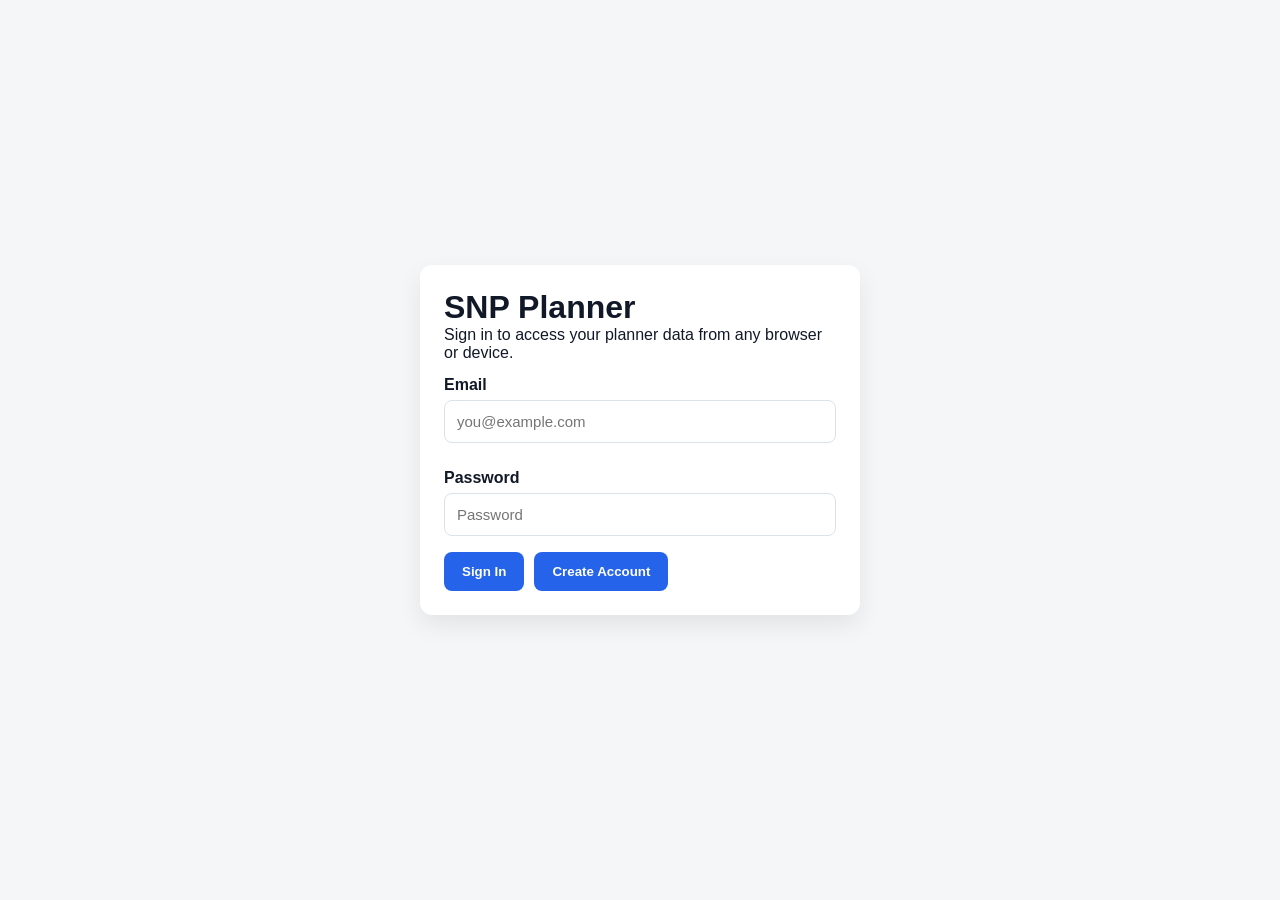
==== index.html @ 3c50275a "Route ticket sales through Eventbrite" ====
<!DOCTYPE html>
<html lang="en">
<head><meta charset="UTF-8"><meta name="viewport" content="width=device-width, initial-scale=1.0"><title>SNP Planner V5</title><link rel="manifest" href="manifest.json"><link rel="stylesheet" href="styles.css"></head>
<body><div id="app"></div>
<script src="time-format.js?v=1"></script>
<script src="snp-supabase.js?v=7"></script><script src="utils.js?v=4"></script><script src="business.js"></script><script src="events.js?v=5"></script><script src="eventbrite.js?v=3"></script><script src="eventbrite-auto.js?v=1"></script><script src="venues.js"></script><script src="vendors.js?v=2"></script><script src="inventory.js?v=2"></script><script src="crm.js"></script><script src="finance.js"></script><script src="assets.js"></script><script src="calendar.js"></script><script src="reports.js"></script><script src="settings.js?v=2"></script><script src="ui.js"></script><script src="ui-overrides.js"></script><script src="ui-overrides-2.js"></script><script src="ui-global-features.js?v=2"></script><script src="ui-business-profile.js?v=3"></script><script src="ui-eventbrite.js?v=2"></script><script src="ui-hourly-payment.js?v=1"></script><script src="ui-event-closeout.js?v=1"></script><script src="ui-event-save-fix.js?v=1"></script><script src="ui-input-behavior.js?v=2"></script><script src="ui-regression-guards.js?v=2"></script><script src="ui-logout.js?v=1"></script><script src="stripe-payments.js?v=6"></script><script src="checkin.js?v=4"></script><script src="ui-redemptions.js?v=1"></script><script src="sales.js?v=6"></script><script src="ui-event-menu-sales.js?v=2"></script><script src="ui-event-live-mode.js?v=4"></script><script src="ui-guest-list.js?v=1"></script><script src="ui-ticket-types-staff.js?v=3"></script><script src="ui-staff-access.js?v=1"></script><script src="ui-employees.js?v=2"></script><script src="ui-ticket-consumables.js?v=1"></script><script src="ui-ticket-inclusions.js?v=2"></script><script src="ui-event-menu.js?v=5"></script><script src="ui-ticket-sales.js?v=3"></script><script src="ui-ticket-qr.js?v=1"></script><script src="ui-redemption-integration.js?v=1"></script><script src="ui-refunded-ticket-guard.js?v=3"></script><script src="ui-menu-live-fix.js?v=1"></script><script src="ui-menu-navigation-fix.js?v=1"></script><script src="ui-event-menu-collapse.js?v=2"></script><script src="ui-sales-routing.js?v=1"></script><script src="ui-payment-terms.js?v=1"></script><script src="ui-event-financial-rules.js?v=2"></script><script src="ui-inventory-save-fix.js?v=1"></script><script src="ui-discounts.js?v=1"></script><script src="promo-agent.js?v=7"></script><script src="app.js?v=7"></script><script src="ui-event-staff-quickview.js?v=3"></script><script src="ui-sitewide-create-collapse.js?v=2"></script><script src="ui-crm-delete.js?v=1"></script>
<script src="ui-systemwide-guards.js?v=1"></script>
<script>if("serviceWorker" in navigator){window.addEventListener("load",()=>{navigator.serviceWorker.register("./service-worker.js");});}</script></body></html>
---- styles.css ----
:root{
    --primary:#2563eb;
    --primary-dark:#1d4ed8;
    --background:#f5f7fb;
    --surface:#ffffff;
    --sidebar:#0f172a;
    --sidebar-text:#ffffff;
    --text:#111827;
    --border:#dbe2ea;
    --success:#22c55e;
    --danger:#ef4444;
    --radius:12px;
    --shadow:0 10px 25px rgba(0,0,0,.08);
}

*{
    margin:0;
    padding:0;
    box-sizing:border-box;
}

body{
    font-family:Inter,Arial,sans-serif;
    background:var(--background);
    color:var(--text);
}

.topbar{
    height:70px;
    background:var(--surface);
    display:flex;
    justify-content:space-between;
    align-items:center;
    padding:0 24px;
    box-shadow:var(--shadow);
}

.layout{
    display:grid;
    grid-template-columns:260px 1fr;
    min-height:calc(100vh - 70px);
}

#sidebar{
    background:var(--sidebar);
    padding:20px;
}

#sidebar button{
    width:100%;
    margin-bottom:10px;
    padding:12px;
    border:none;
    border-radius:8px;
    background:#1e293b;
    color:white;
    cursor:pointer;
    text-align:left;
    transition:.2s;
}

#sidebar button:hover{
    background:var(--primary);
}

#workspace{
    padding:30px;
}

.card{
    background:var(--surface);
    border-radius:var(--radius);
    padding:20px;
    margin-bottom:20px;
    box-shadow:var(--shadow);
}

.dashboard-grid{
    display:grid;
    grid-template-columns:repeat(auto-fit,minmax(220px,1fr));
    gap:20px;
}

label{
    display:block;
    margin-top:14px;
    margin-bottom:6px;
    font-weight:600;
}

input,
textarea,
select{
    width:100%;
    padding:12px;
    border:1px solid var(--border);
    border-radius:8px;
    font-size:15px;
}

textarea{
    min-height:120px;
}

button{
    background:var(--primary);
    color:white;
    border:none;
    padding:12px 18px;
    border-radius:8px;
    cursor:pointer;
    font-weight:600;
}

button:hover{
    background:var(--primary-dark);
}

table{
    width:100%;
    border-collapse:collapse;
}

td{
    padding:10px;
    border-bottom:1px solid var(--border);
}

@media(max-width:900px){

.layout{
    grid-template-columns:1fr;
}

#sidebar{
    display:grid;
    grid-template-columns:repeat(2,1fr);
    gap:10px;
}

#workspace{
    padding:15px;
}

}
.topbar-right{
    display:flex;
    align-items:center;
    gap:10px;
}

#globalSearch{
    width:280px;
    max-width:40vw;
}

body.dark{
    --background:#0f172a;
    --surface:#1e293b;
    --text:#f8fafc;
    --border:#334155;
}

body.dark input,
body.dark textarea,
body.dark select{
    background:#0f172a;
    color:#f8fafc;
}

@media(max-width:700px){

    .topbar{
        height:auto;
        padding:12px;
        flex-direction:column;
        gap:10px;
        align-items:stretch;
    }

    .topbar-right{
        flex-wrap:wrap;
    }

    #globalSearch{
        width:100%;
        max-width:none;
    }

}
/* Mobile polish */

@media (max-width: 700px) {

    body {
        overflow-x: hidden;
    }

    .topbar {
        position: sticky;
        top: 0;
        z-index: 1000;
    }

    .logo h1 {
        font-size: 20px;
    }

    .topbar-right {
        width: 100%;
        display: grid;
        grid-template-columns: 1fr auto auto;
        gap: 8px;
    }

    #globalSearch {
        grid-column: 1 / -1;
        width: 100%;
        max-width: none;
    }

    #sidebar {
        display: flex;
        overflow-x: auto;
        gap: 8px;
        padding: 10px;
        position: sticky;
        top: 0;
        z-index: 900;
    }

    #sidebar button {
        flex: 0 0 auto;
        width: auto;
        min-width: 110px;
        margin: 0;
        text-align: center;
        white-space: nowrap;
    }

    #workspace {
        padding: 12px;
    }

    .card {
        padding: 16px;
        border-radius: 10px;
    }

    .dashboard-grid {
        grid-template-columns: 1fr 1fr;
        gap: 10px;
    }

    .dashboard-grid .card h1,
    .dashboard-grid .card h2 {
        font-size: 22px;
    }

    input,
    select,
    textarea,
    button {
        font-size: 16px;
    }

    textarea {
        min-height: 100px;
    }

    table {
        display: block;
        overflow-x: auto;
        white-space: nowrap;
    }
}

@media (max-width: 430px) {

    .dashboard-grid {
        grid-template-columns: 1fr;
    }

    .topbar-right {
        grid-template-columns: 1fr 1fr;
    }

    .topbar-right span {
        grid-column: 1 / -1;
        text-align: center;
    }
}
.badge{
    display:inline-block;
    padding:4px 8px;
    border-radius:999px;
    font-size:12px;
    font-weight:700;
}

.badge-success{
    background:#dcfce7;
    color:#166534;
}

.badge-warning{
    background:#fef3c7;
    color:#92400e;
}

.badge-danger{
    background:#fee2e2;
    color:#991b1b;
}

.badge-info{
    background:#dbeafe;
    color:#1e40af;
}

body.dark .badge-success{
    background:#14532d;
    color:#dcfce7;
}

body.dark .badge-warning{
    background:#78350f;
    color:#fef3c7;
}

body.dark .badge-danger{
    background:#7f1d1d;
    color:#fee2e2;
}

body.dark .badge-info{
    background:#1e3a8a;
    color:#dbeafe;
}
.badge.badge-success{
    background-color:#dcfce7 !important;
    color:#166534 !important;
}

.badge.badge-warning{
    background-color:#fef3c7 !important;
    color:#92400e !important;
}

.badge.badge-danger{
    background-color:#fee2e2 !important;
    color:#991b1b !important;
}

.badge.badge-info{
    background-color:#dbeafe !important;
    color:#1e40af !important;
}
.progress-bar {
    width: 100%;
    height: 14px;
    background: #e5e7eb;
    border-radius: 999px;
    overflow: hidden;
    margin-top: 8px;
}

.progress-fill {
    height: 100%;
    background: #22c55e;
    border-radius: 999px;
    transition: width 0.3s ease;
}

.progress-bar {
    display: block !important;
    width: 100% !important;
    height: 16px !important;
    background-color: #d1d5db !important;
    border: 1px solid #9ca3af !important;
    border-radius: 999px !important;
    overflow: hidden !important;
    margin-top: 10px !important;
    margin-bottom: 10px !important;
}

.progress-fill {
    display: block !important;
    height: 100% !important;
    background-color: #22c55e !important;
    border-radius: 999px !important;
    min-width: 0;
}
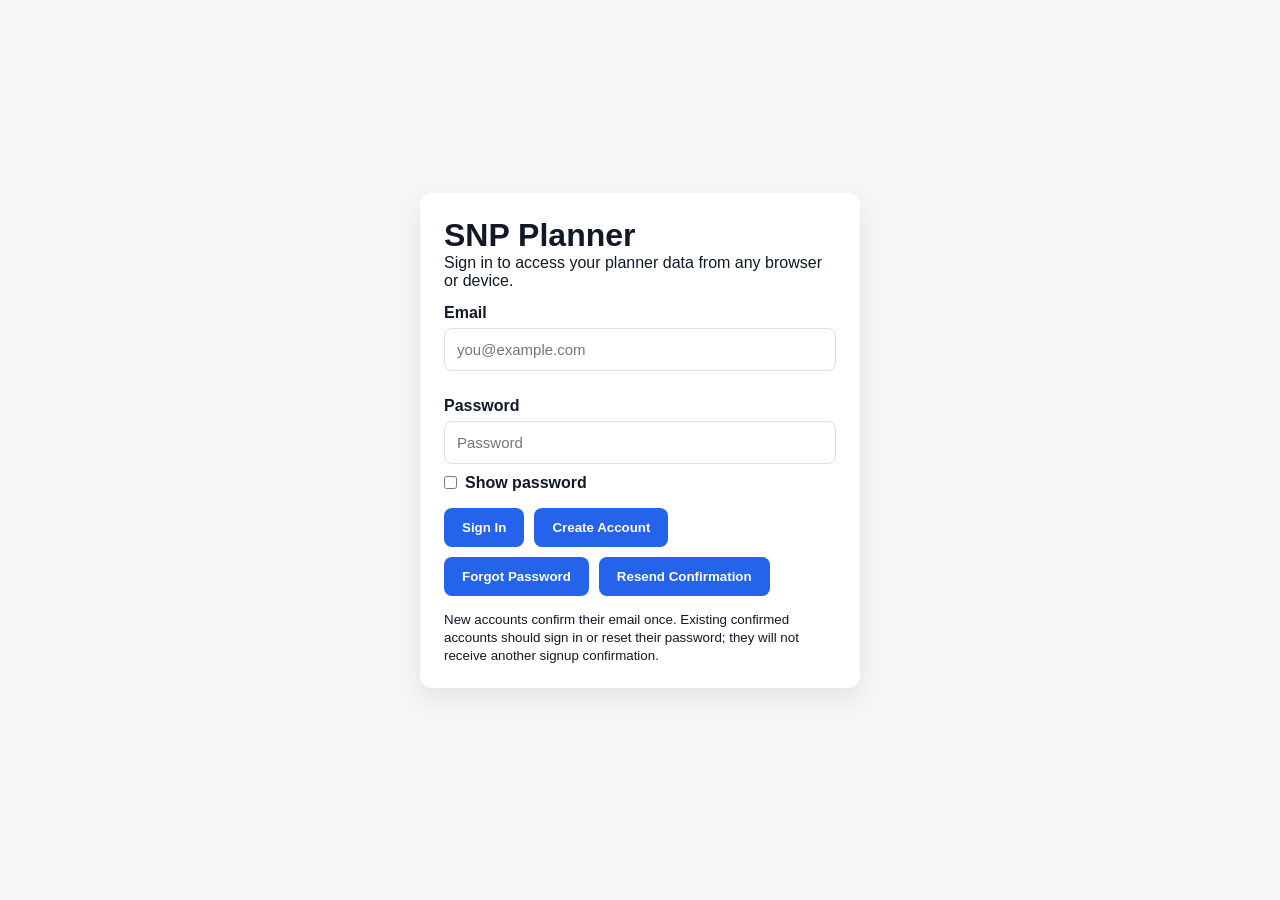
==== commit 6082c551: "Complete site-wide planner audit hardening" ====
--- a/index.html
+++ b/index.html
@@ -3,6 +3,6 @@
 <head><meta charset="UTF-8"><meta name="viewport" content="width=device-width, initial-scale=1.0"><title>SNP Planner V5</title><link rel="manifest" href="manifest.json"><link rel="stylesheet" href="styles.css"></head>
 <body><div id="app"></div>
 <script src="time-format.js?v=1"></script>
-<script src="snp-supabase.js?v=7"></script><script src="utils.js?v=4"></script><script src="business.js"></script><script src="events.js?v=5"></script><script src="eventbrite.js?v=3"></script><script src="eventbrite-auto.js?v=1"></script><script src="venues.js"></script><script src="vendors.js?v=2"></script><script src="inventory.js?v=2"></script><script src="crm.js"></script><script src="finance.js"></script><script src="assets.js"></script><script src="calendar.js"></script><script src="reports.js"></script><script src="settings.js?v=2"></script><script src="ui.js"></script><script src="ui-overrides.js"></script><script src="ui-overrides-2.js"></script><script src="ui-global-features.js?v=2"></script><script src="ui-business-profile.js?v=3"></script><script src="ui-eventbrite.js?v=2"></script><script src="ui-hourly-payment.js?v=1"></script><script src="ui-event-closeout.js?v=1"></script><script src="ui-event-save-fix.js?v=1"></script><script src="ui-input-behavior.js?v=2"></script><script src="ui-regression-guards.js?v=2"></script><script src="ui-logout.js?v=1"></script><script src="stripe-payments.js?v=6"></script><script src="checkin.js?v=4"></script><script src="ui-redemptions.js?v=1"></script><script src="sales.js?v=6"></script><script src="ui-event-menu-sales.js?v=2"></script><script src="ui-event-live-mode.js?v=4"></script><script src="ui-guest-list.js?v=1"></script><script src="ui-ticket-types-staff.js?v=3"></script><script src="ui-staff-access.js?v=1"></script><script src="ui-employees.js?v=2"></script><script src="ui-ticket-consumables.js?v=1"></script><script src="ui-ticket-inclusions.js?v=2"></script><script src="ui-event-menu.js?v=5"></script><script src="ui-ticket-sales.js?v=3"></script><script src="ui-ticket-qr.js?v=1"></script><script src="ui-redemption-integration.js?v=1"></script><script src="ui-refunded-ticket-guard.js?v=3"></script><script src="ui-menu-live-fix.js?v=1"></script><script src="ui-menu-navigation-fix.js?v=1"></script><script src="ui-event-menu-collapse.js?v=2"></script><script src="ui-sales-routing.js?v=1"></script><script src="ui-payment-terms.js?v=1"></script><script src="ui-event-financial-rules.js?v=2"></script><script src="ui-inventory-save-fix.js?v=1"></script><script src="ui-discounts.js?v=1"></script><script src="promo-agent.js?v=7"></script><script src="app.js?v=7"></script><script src="ui-event-staff-quickview.js?v=3"></script><script src="ui-sitewide-create-collapse.js?v=2"></script><script src="ui-crm-delete.js?v=1"></script>
+<script src="snp-supabase.js?v=8"></script><script src="utils.js?v=4"></script><script src="business.js"></script><script src="events.js?v=5"></script><script src="eventbrite.js?v=7"></script><script src="eventbrite-auto.js?v=2"></script><script src="venues.js"></script><script src="vendors.js?v=2"></script><script src="inventory.js?v=2"></script><script src="crm.js"></script><script src="finance.js"></script><script src="assets.js"></script><script src="calendar.js"></script><script src="reports.js"></script><script src="settings.js?v=2"></script><script src="ui.js"></script><script src="ui-overrides.js"></script><script src="ui-overrides-2.js"></script><script src="ui-global-features.js?v=2"></script><script src="ui-business-profile.js?v=3"></script><script src="ui-eventbrite.js?v=3"></script><script src="ui-hourly-payment.js?v=1"></script><script src="ui-event-closeout.js?v=1"></script><script src="ui-event-save-fix.js?v=1"></script><script src="ui-input-behavior.js?v=2"></script><script src="ui-regression-guards.js?v=2"></script><script src="ui-logout.js?v=1"></script><script src="stripe-payments.js?v=6"></script><script src="checkin.js?v=4"></script><script src="ui-redemptions.js?v=2"></script><script src="sales.js?v=6"></script><script src="ui-event-menu-sales.js?v=2"></script><script src="ui-event-live-mode.js?v=4"></script><script src="ui-guest-list.js?v=1"></script><script src="ui-ticket-types-staff.js?v=7"></script><script src="ui-staff-access.js?v=2"></script><script src="ui-employees.js?v=2"></script><script src="ui-ticket-consumables.js?v=1"></script><script src="ui-ticket-inclusions.js?v=2"></script><script src="ui-event-menu.js?v=6"></script><script src="ui-ticket-sales.js?v=3"></script><script src="ui-ticket-qr.js?v=1"></script><script src="ui-redemption-integration.js?v=1"></script><script src="ui-refunded-ticket-guard.js?v=3"></script><script src="ui-menu-live-fix.js?v=1"></script><script src="ui-menu-navigation-fix.js?v=1"></script><script src="ui-event-menu-collapse.js?v=3"></script><script src="ui-sales-routing.js?v=2"></script><script src="ui-payment-terms.js?v=1"></script><script src="ui-event-financial-rules.js?v=2"></script><script src="ui-inventory-save-fix.js?v=1"></script><script src="ui-discounts.js?v=1"></script><script src="promo-agent.js?v=8"></script><script src="app.js?v=8"></script><script src="ui-event-staff-quickview.js?v=3"></script><script src="ui-sitewide-create-collapse.js?v=2"></script><script src="ui-crm-delete.js?v=1"></script>
 <script src="ui-systemwide-guards.js?v=1"></script>
 <script>if("serviceWorker" in navigator){window.addEventListener("load",()=>{navigator.serviceWorker.register("./service-worker.js");});}</script></body></html>
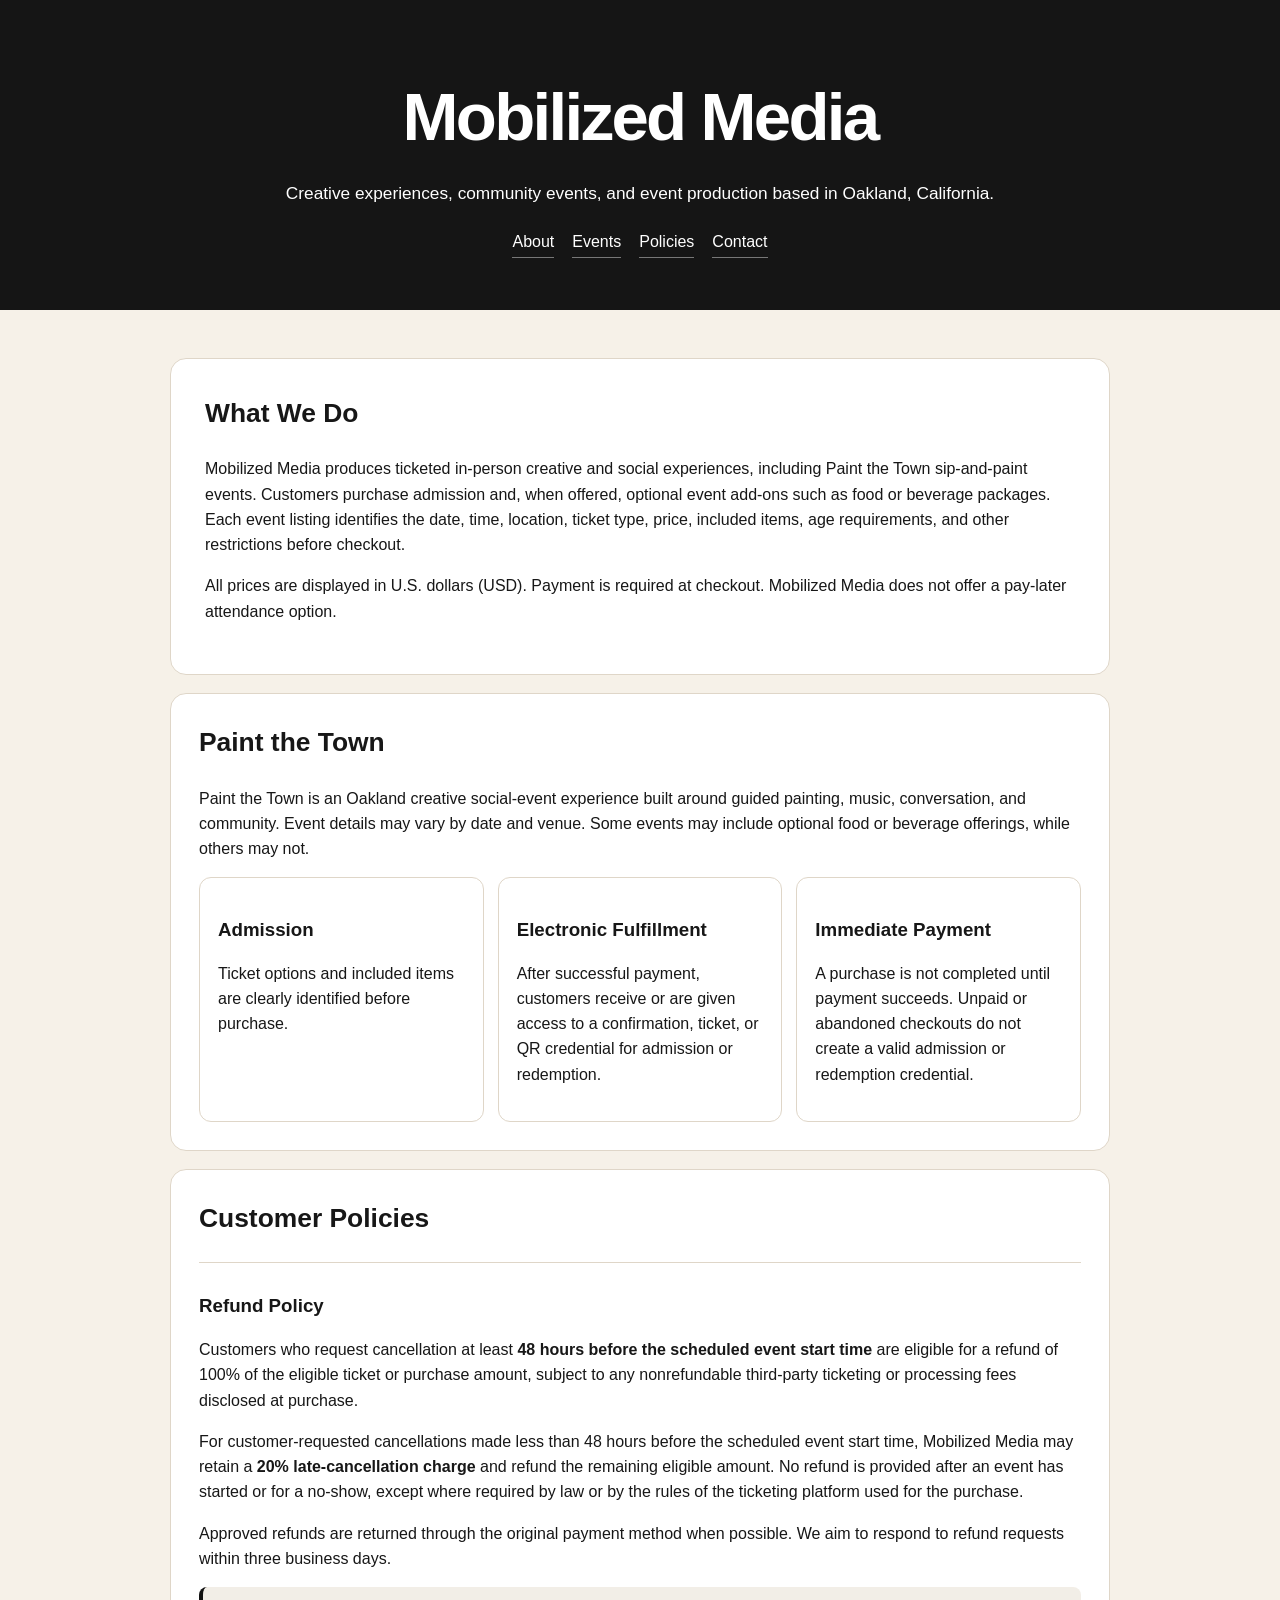
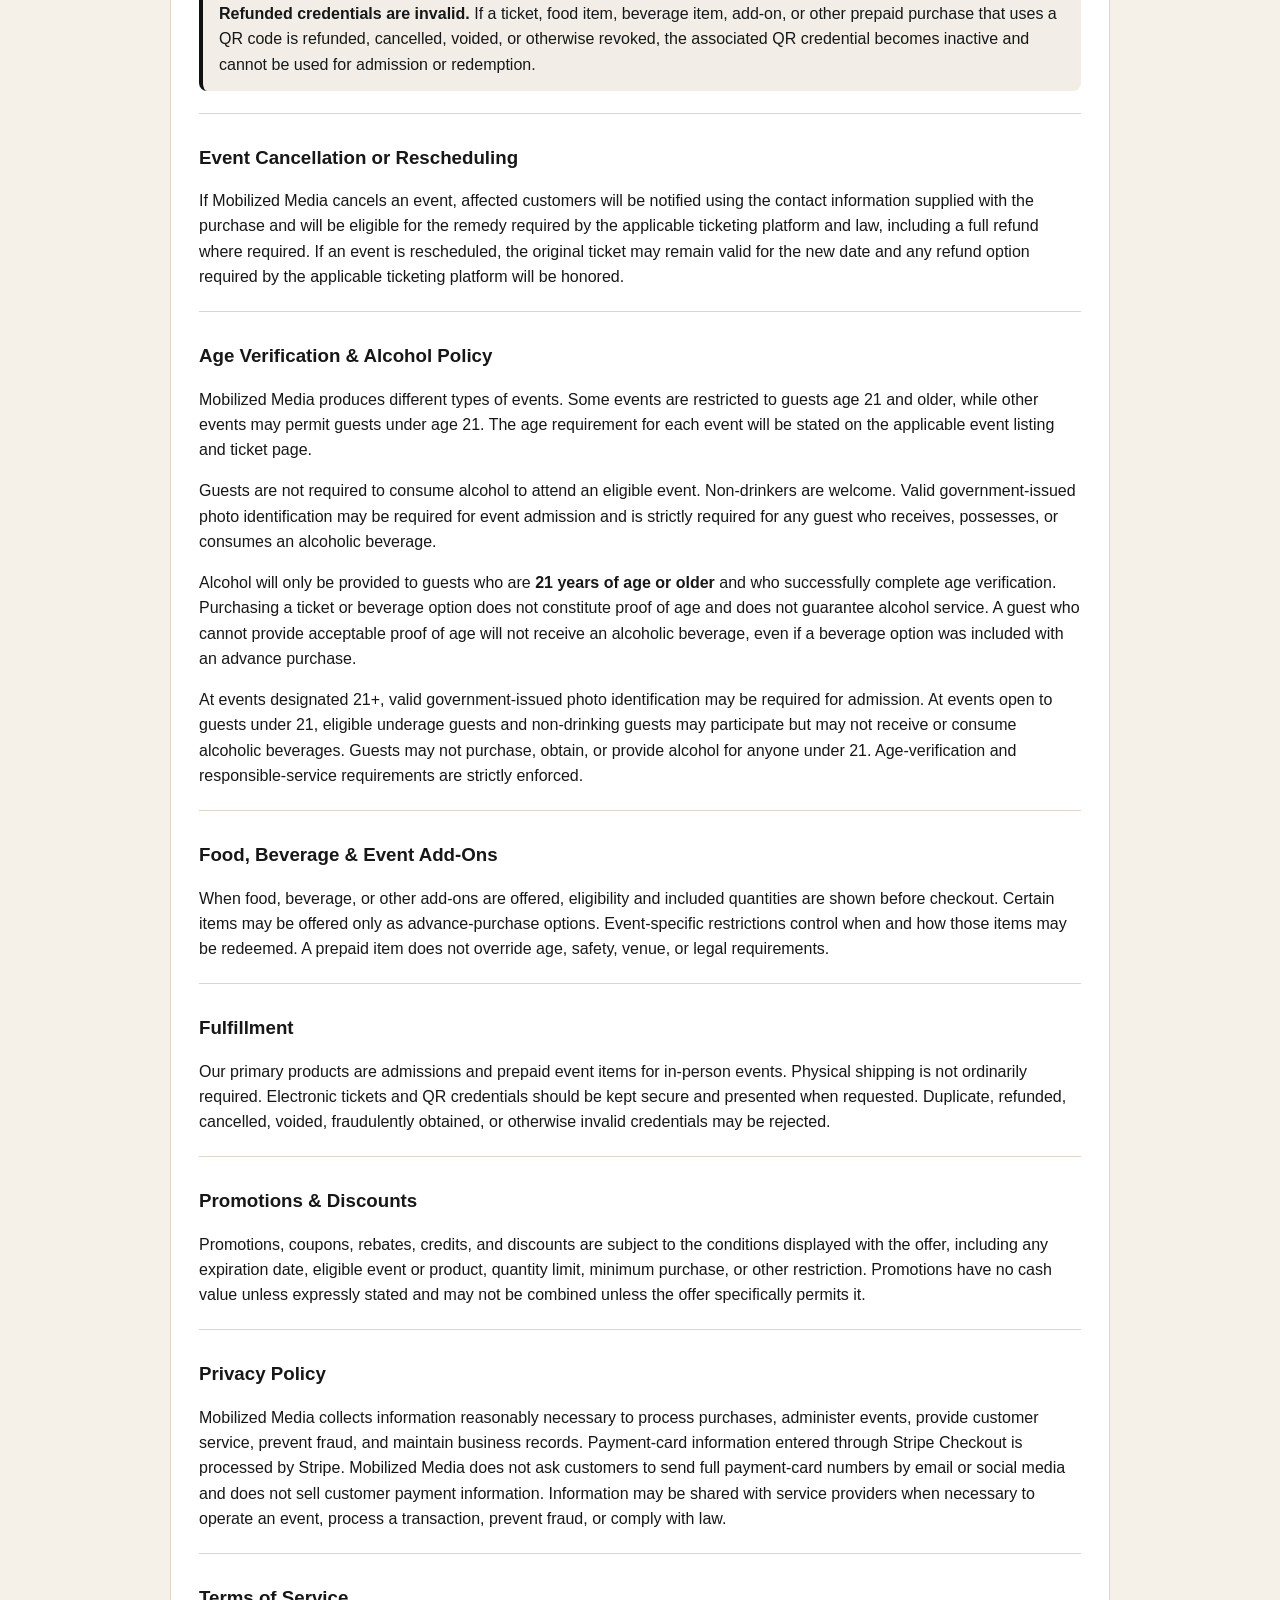
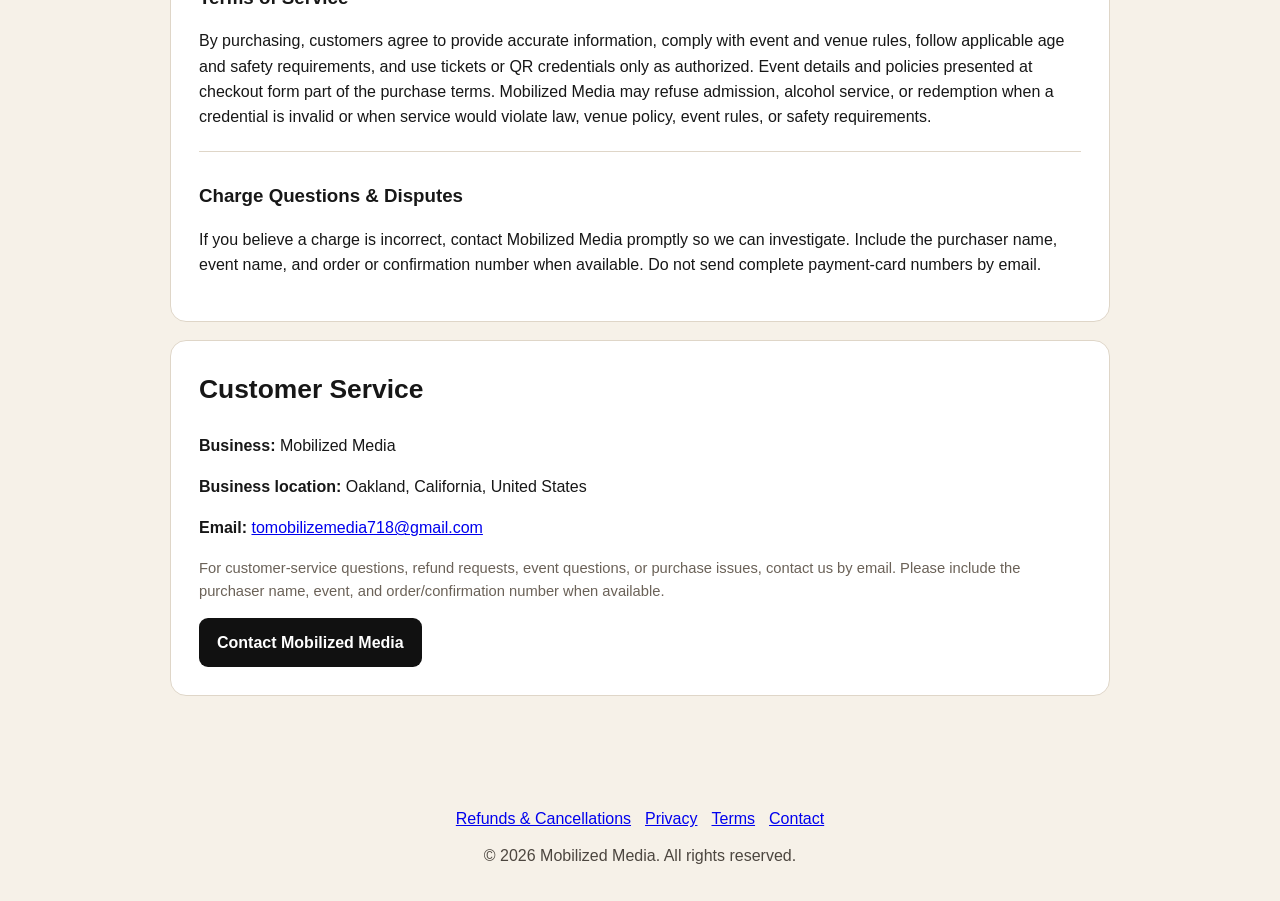
==== commit 2fd46bfc: "Serve public business site at custom domain root" ====
--- a/index.html
+++ b/index.html
@@ -1,8 +1,57 @@
-<!DOCTYPE html>
+<!doctype html>
 <html lang="en">
-<head><meta charset="UTF-8"><meta name="viewport" content="width=device-width, initial-scale=1.0"><title>SNP Planner V5</title><link rel="manifest" href="manifest.json"><link rel="stylesheet" href="styles.css"></head>
-<body><div id="app"></div>
-<script src="time-format.js?v=1"></script>
-<script src="snp-supabase.js?v=8"></script><script src="utils.js?v=4"></script><script src="business.js"></script><script src="events.js?v=5"></script><script src="eventbrite.js?v=7"></script><script src="eventbrite-auto.js?v=2"></script><script src="venues.js"></script><script src="vendors.js?v=2"></script><script src="inventory.js?v=2"></script><script src="crm.js"></script><script src="finance.js"></script><script src="assets.js"></script><script src="calendar.js"></script><script src="reports.js"></script><script src="settings.js?v=2"></script><script src="ui.js"></script><script src="ui-overrides.js"></script><script src="ui-overrides-2.js"></script><script src="ui-global-features.js?v=2"></script><script src="ui-business-profile.js?v=3"></script><script src="ui-eventbrite.js?v=3"></script><script src="ui-hourly-payment.js?v=1"></script><script src="ui-event-closeout.js?v=1"></script><script src="ui-event-save-fix.js?v=1"></script><script src="ui-input-behavior.js?v=2"></script><script src="ui-regression-guards.js?v=2"></script><script src="ui-logout.js?v=1"></script><script src="stripe-payments.js?v=6"></script><script src="checkin.js?v=4"></script><script src="ui-redemptions.js?v=2"></script><script src="sales.js?v=6"></script><script src="ui-event-menu-sales.js?v=2"></script><script src="ui-event-live-mode.js?v=4"></script><script src="ui-guest-list.js?v=1"></script><script src="ui-ticket-types-staff.js?v=7"></script><script src="ui-staff-access.js?v=2"></script><script src="ui-employees.js?v=2"></script><script src="ui-ticket-consumables.js?v=1"></script><script src="ui-ticket-inclusions.js?v=2"></script><script src="ui-event-menu.js?v=6"></script><script src="ui-ticket-sales.js?v=3"></script><script src="ui-ticket-qr.js?v=1"></script><script src="ui-redemption-integration.js?v=1"></script><script src="ui-refunded-ticket-guard.js?v=3"></script><script src="ui-menu-live-fix.js?v=1"></script><script src="ui-menu-navigation-fix.js?v=1"></script><script src="ui-event-menu-collapse.js?v=3"></script><script src="ui-sales-routing.js?v=2"></script><script src="ui-payment-terms.js?v=1"></script><script src="ui-event-financial-rules.js?v=2"></script><script src="ui-inventory-save-fix.js?v=1"></script><script src="ui-discounts.js?v=1"></script><script src="promo-agent.js?v=8"></script><script src="app.js?v=8"></script><script src="ui-event-staff-quickview.js?v=3"></script><script src="ui-sitewide-create-collapse.js?v=2"></script><script src="ui-crm-delete.js?v=1"></script>
-<script src="ui-systemwide-guards.js?v=1"></script>
-<script>if("serviceWorker" in navigator){window.addEventListener("load",()=>{navigator.serviceWorker.register("./service-worker.js");});}</script></body></html>
+<head>
+<meta charset="utf-8">
+<meta name="viewport" content="width=device-width,initial-scale=1">
+<title>Mobilized Media | Oakland Creative Events</title>
+<meta name="description" content="Mobilized Media produces Oakland creative social events including Paint the Town sip and paint experiences.">
+<style>
+:root{--ink:#171717;--paper:#f6f1e8;--card:#fff;--muted:#6b6258;--line:#dfd6c8;--accent:#111}
+*{box-sizing:border-box}body{font-family:Arial,Helvetica,sans-serif;margin:0;color:var(--ink);background:var(--paper);line-height:1.58}header{background:#151515;color:#fff;padding:64px 22px 52px;text-align:center}header h1{font-size:clamp(2.2rem,7vw,4.2rem);margin:0 0 10px;letter-spacing:-.04em}header p{max-width:720px;margin:0 auto 22px;font-size:1.08rem}nav{display:flex;gap:8px 18px;justify-content:center;flex-wrap:wrap}nav a{color:#fff;text-decoration:none;border-bottom:1px solid #777;padding-bottom:2px}main{max-width:980px;margin:auto;padding:30px 20px 60px}.card{background:var(--card);padding:28px;margin:18px 0;border-radius:16px;border:1px solid var(--line)}.hero-card{padding:34px}h2{font-size:1.65rem;margin-top:0}h3{margin-bottom:6px}.grid{display:grid;grid-template-columns:repeat(auto-fit,minmax(240px,1fr));gap:14px}.mini{border:1px solid var(--line);border-radius:12px;padding:18px;background:#fff}.btn{display:inline-block;background:var(--accent);color:#fff;padding:12px 18px;border-radius:9px;text-decoration:none;font-weight:700}.policy{padding-top:10px;margin-top:22px;border-top:1px solid var(--line)}.small{font-size:.92rem;color:var(--muted)}.notice{background:#f2eee7;border-left:4px solid #111;padding:14px 16px;border-radius:8px}.footer-links{display:flex;gap:14px;justify-content:center;flex-wrap:wrap;margin-bottom:12px}footer{text-align:center;padding:32px 20px;color:#4c463f}@media(max-width:600px){.card{padding:22px}header{padding-top:48px}}
+</style>
+</head>
+<body>
+<header>
+<h1>Mobilized Media</h1>
+<p>Creative experiences, community events, and event production based in Oakland, California.</p>
+<nav><a href="#about">About</a><a href="#events">Events</a><a href="#policies">Policies</a><a href="#contact">Contact</a></nav>
+</header>
+<main>
+<section class="card hero-card" id="about">
+<h2>What We Do</h2>
+<p>Mobilized Media produces ticketed in-person creative and social experiences, including Paint the Town sip-and-paint events. Customers purchase admission and, when offered, optional event add-ons such as food or beverage packages. Each event listing identifies the date, time, location, ticket type, price, included items, age requirements, and other restrictions before checkout.</p>
+<p>All prices are displayed in U.S. dollars (USD). Payment is required at checkout. Mobilized Media does not offer a pay-later attendance option.</p>
+</section>
+<section class="card" id="events">
+<h2>Paint the Town</h2>
+<p>Paint the Town is an Oakland creative social-event experience built around guided painting, music, conversation, and community. Event details may vary by date and venue. Some events may include optional food or beverage offerings, while others may not.</p>
+<div class="grid">
+<div class="mini"><h3>Admission</h3><p>Ticket options and included items are clearly identified before purchase.</p></div>
+<div class="mini"><h3>Electronic Fulfillment</h3><p>After successful payment, customers receive or are given access to a confirmation, ticket, or QR credential for admission or redemption.</p></div>
+<div class="mini"><h3>Immediate Payment</h3><p>A purchase is not completed until payment succeeds. Unpaid or abandoned checkouts do not create a valid admission or redemption credential.</p></div>
+</div>
+</section>
+<section class="card" id="policies">
+<h2>Customer Policies</h2>
+<div class="policy"><h3>Refund Policy</h3><p>Customers who request cancellation at least <strong>48 hours before the scheduled event start time</strong> are eligible for a refund of 100% of the eligible ticket or purchase amount, subject to any nonrefundable third-party ticketing or processing fees disclosed at purchase.</p><p>For customer-requested cancellations made less than 48 hours before the scheduled event start time, Mobilized Media may retain a <strong>20% late-cancellation charge</strong> and refund the remaining eligible amount. No refund is provided after an event has started or for a no-show, except where required by law or by the rules of the ticketing platform used for the purchase.</p><p>Approved refunds are returned through the original payment method when possible. We aim to respond to refund requests within three business days.</p><div class="notice"><strong>Refunded credentials are invalid.</strong> If a ticket, food item, beverage item, add-on, or other prepaid purchase that uses a QR code is refunded, cancelled, voided, or otherwise revoked, the associated QR credential becomes inactive and cannot be used for admission or redemption.</div></div>
+<div class="policy"><h3>Event Cancellation or Rescheduling</h3><p>If Mobilized Media cancels an event, affected customers will be notified using the contact information supplied with the purchase and will be eligible for the remedy required by the applicable ticketing platform and law, including a full refund where required. If an event is rescheduled, the original ticket may remain valid for the new date and any refund option required by the applicable ticketing platform will be honored.</p></div>
+<div class="policy"><h3>Age Verification & Alcohol Policy</h3><p>Mobilized Media produces different types of events. Some events are restricted to guests age 21 and older, while other events may permit guests under age 21. The age requirement for each event will be stated on the applicable event listing and ticket page.</p><p>Guests are not required to consume alcohol to attend an eligible event. Non-drinkers are welcome. Valid government-issued photo identification may be required for event admission and is strictly required for any guest who receives, possesses, or consumes an alcoholic beverage.</p><p>Alcohol will only be provided to guests who are <strong>21 years of age or older</strong> and who successfully complete age verification. Purchasing a ticket or beverage option does not constitute proof of age and does not guarantee alcohol service. A guest who cannot provide acceptable proof of age will not receive an alcoholic beverage, even if a beverage option was included with an advance purchase.</p><p>At events designated 21+, valid government-issued photo identification may be required for admission. At events open to guests under 21, eligible underage guests and non-drinking guests may participate but may not receive or consume alcoholic beverages. Guests may not purchase, obtain, or provide alcohol for anyone under 21. Age-verification and responsible-service requirements are strictly enforced.</p></div>
+<div class="policy"><h3>Food, Beverage & Event Add-Ons</h3><p>When food, beverage, or other add-ons are offered, eligibility and included quantities are shown before checkout. Certain items may be offered only as advance-purchase options. Event-specific restrictions control when and how those items may be redeemed. A prepaid item does not override age, safety, venue, or legal requirements.</p></div>
+<div class="policy"><h3>Fulfillment</h3><p>Our primary products are admissions and prepaid event items for in-person events. Physical shipping is not ordinarily required. Electronic tickets and QR credentials should be kept secure and presented when requested. Duplicate, refunded, cancelled, voided, fraudulently obtained, or otherwise invalid credentials may be rejected.</p></div>
+<div class="policy"><h3>Promotions & Discounts</h3><p>Promotions, coupons, rebates, credits, and discounts are subject to the conditions displayed with the offer, including any expiration date, eligible event or product, quantity limit, minimum purchase, or other restriction. Promotions have no cash value unless expressly stated and may not be combined unless the offer specifically permits it.</p></div>
+<div class="policy"><h3>Privacy Policy</h3><p>Mobilized Media collects information reasonably necessary to process purchases, administer events, provide customer service, prevent fraud, and maintain business records. Payment-card information entered through Stripe Checkout is processed by Stripe. Mobilized Media does not ask customers to send full payment-card numbers by email or social media and does not sell customer payment information. Information may be shared with service providers when necessary to operate an event, process a transaction, prevent fraud, or comply with law.</p></div>
+<div class="policy"><h3>Terms of Service</h3><p>By purchasing, customers agree to provide accurate information, comply with event and venue rules, follow applicable age and safety requirements, and use tickets or QR credentials only as authorized. Event details and policies presented at checkout form part of the purchase terms. Mobilized Media may refuse admission, alcohol service, or redemption when a credential is invalid or when service would violate law, venue policy, event rules, or safety requirements.</p></div>
+<div class="policy"><h3>Charge Questions & Disputes</h3><p>If you believe a charge is incorrect, contact Mobilized Media promptly so we can investigate. Include the purchaser name, event name, and order or confirmation number when available. Do not send complete payment-card numbers by email.</p></div>
+</section>
+<section class="card" id="contact">
+<h2>Customer Service</h2>
+<p><strong>Business:</strong> Mobilized Media</p>
+<p><strong>Business location:</strong> Oakland, California, United States</p>
+<p><strong>Email:</strong> <a href="mailto:tomobilizemedia718@gmail.com">tomobilizemedia718@gmail.com</a></p>
+<p class="small">For customer-service questions, refund requests, event questions, or purchase issues, contact us by email. Please include the purchaser name, event, and order/confirmation number when available.</p>
+<a class="btn" href="mailto:tomobilizemedia718@gmail.com">Contact Mobilized Media</a>
+</section>
+</main>
+<footer><div class="footer-links"><a href="#policies">Refunds & Cancellations</a><a href="#policies">Privacy</a><a href="#policies">Terms</a><a href="#contact">Contact</a></div>© 2026 Mobilized Media. All rights reserved.</footer>
+</body>
+</html>
